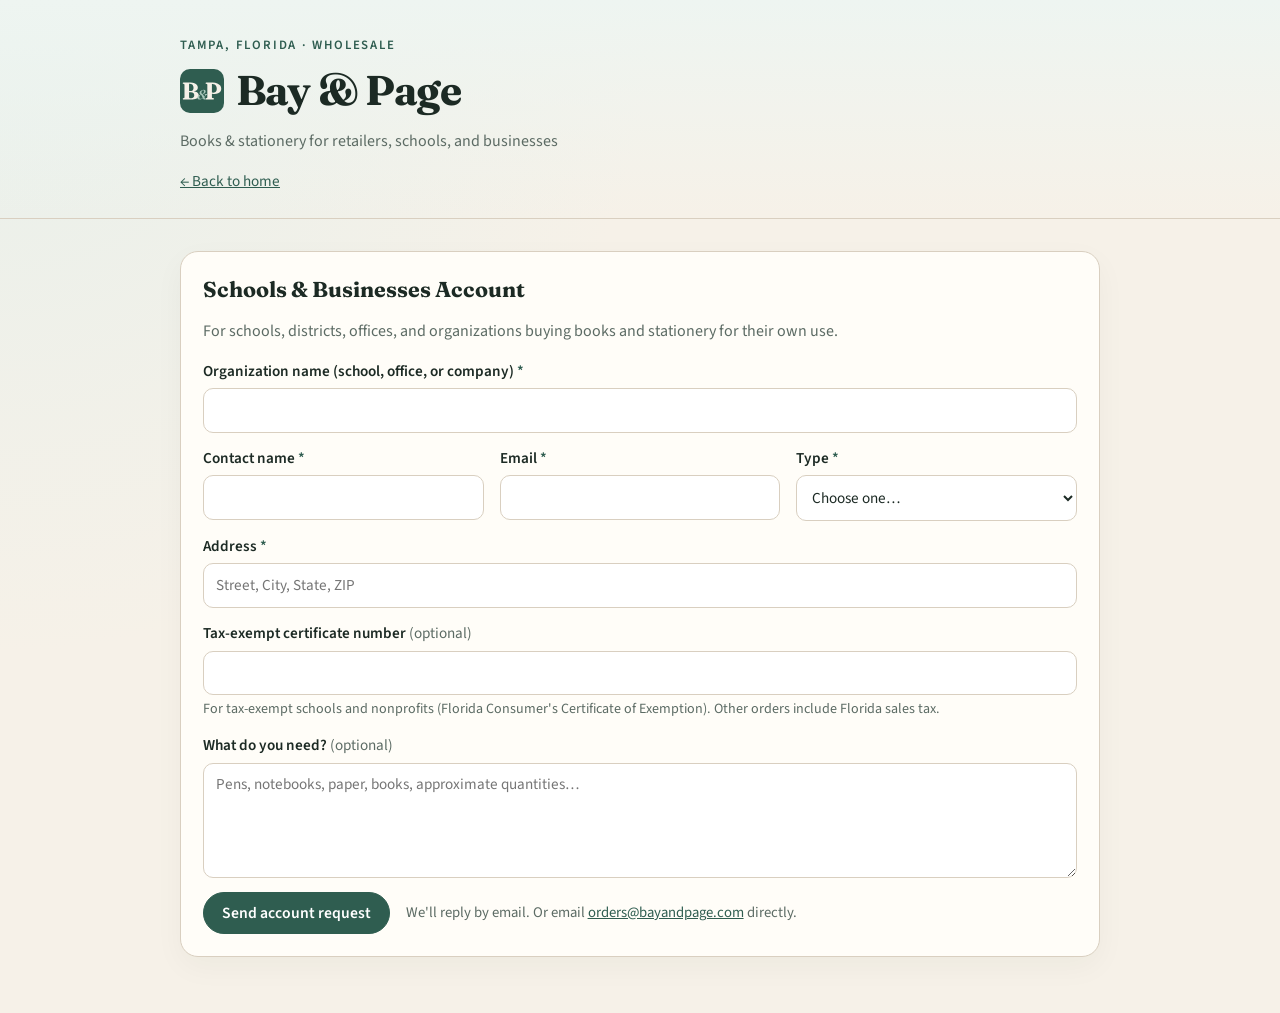
==== schools-businesses/index.html @ a030c424 "Home: brand photo tiles on the right rail; remove business hours" ====
<!DOCTYPE html>
<html lang="en">
<head>
  <meta charset="utf-8" />
  <meta name="viewport" content="width=device-width, initial-scale=1" />
  <title>Schools &amp; Businesses Account | Bay &amp; Page</title>
  <meta name="description" content="Open a Bay &amp; Page account for your school, district, office, or organization buying books and stationery for its own use. Tax-exempt certificates accepted." />
  <link rel="icon" href="/favicon.ico" sizes="any" />
  <link rel="icon" href="/favicon.svg" type="image/svg+xml" />
  <link rel="icon" href="/favicon-32.png" type="image/png" sizes="32x32" />
  <link rel="icon" href="/favicon-16.png" type="image/png" sizes="16x16" />
  <link rel="apple-touch-icon" href="/apple-touch-icon.png" sizes="180x180" />
  <link rel="preconnect" href="https://fonts.googleapis.com" />
  <link rel="preconnect" href="https://fonts.gstatic.com" crossorigin />
  <link href="https://fonts.googleapis.com/css2?family=Fraunces:opsz,wght@9..144,500;9..144,700&family=Source+Sans+3:wght@400;600&display=swap" rel="stylesheet" />
  <link rel="stylesheet" href="/styles.css?v=11" />
</head>
<body>
  <header class="site-header site-header-sub">
    <div class="wrap">
      <p class="eyebrow">Tampa, Florida · Wholesale</p>
      <h1 class="site-title"><a class="home-link brand" href="/"><img class="logo-mark" src="/logo-mark.svg" alt="Bay &amp; Page logo" width="40" height="40" /><span>Bay &amp; Page</span></a></h1>
      <p class="tagline">Books &amp; stationery for retailers, schools, and businesses</p>
      <p class="back-link"><a href="/">← Back to home</a></p>
    </div>
  </header>

  <main class="wrap">
    <section class="card section" id="schools">
      <h2>Schools &amp; Businesses Account</h2>
      <p class="lead">
        For schools, districts, offices, and organizations buying books and stationery for their own use.
      </p>
      <form id="schools-form" class="form" aria-label="Schools &amp; Businesses Account" novalidate>
        <div class="form-grid">
          <label class="span-all"><span class="field-label">Organization name (school, office, or company) <span class="req" aria-hidden="true">*</span></span>
            <input type="text" name="organization" autocomplete="organization" maxlength="200" required />
          </label>
          <label><span class="field-label">Contact name <span class="req" aria-hidden="true">*</span></span>
            <input type="text" name="contact" autocomplete="name" maxlength="200" required />
          </label>
          <label><span class="field-label">Email <span class="req" aria-hidden="true">*</span></span>
            <input type="email" name="email" autocomplete="email" maxlength="254" required />
          </label>
          <label><span class="field-label">Type <span class="req" aria-hidden="true">*</span></span>
            <select name="type" required>
              <option value="">Choose one…</option>
              <option>School or district</option>
              <option>Office or business</option>
              <option>Nonprofit or church</option>
              <option>Other</option>
            </select>
          </label>
          <label class="span-all"><span class="field-label">Address <span class="req" aria-hidden="true">*</span></span>
            <input type="text" name="address" autocomplete="street-address" maxlength="300" placeholder="Street, City, State, ZIP" required />
          </label>
          <label class="span-all"><span class="field-label">Tax-exempt certificate number <span class="optional">(optional)</span></span>
            <input type="text" name="exempt" maxlength="100" aria-describedby="exempt-help" />
            <span class="field-help" id="exempt-help">For tax-exempt schools and nonprofits (Florida Consumer's Certificate of Exemption). Other orders include Florida sales tax.</span>
          </label>
        </div>
        <label><span class="field-label">What do you need? <span class="optional">(optional)</span></span>
          <textarea name="needs" rows="4" maxlength="5000" placeholder="Pens, notebooks, paper, books, approximate quantities…"></textarea>
        </label>
        <!-- Spam honeypot (Web3Forms): hidden from people, left unchecked -->
        <input type="checkbox" name="botcheck" class="hidden" style="display: none;" tabindex="-1" autocomplete="off" aria-hidden="true" />
        <div class="form-actions">
          <button type="submit" class="btn">Send account request</button>
          <p class="form-note">We'll reply by email.
            Or email <a href="mailto:orders@bayandpage.com">orders@bayandpage.com</a> directly.</p>
        </div>
        <p class="form-status" role="status" aria-live="polite"></p>
      </form>
      <div class="form-success" role="status" aria-live="polite" hidden>
        <p>Thank you — we received your request and will reply by email from orders@bayandpage.com.</p>
        <button type="button" class="btn btn-ghost send-another">Send another request</button>
      </div>
    </section>
  </main>

  <script src="/forms.js?v=11"></script>
</body>
</html>
---- styles.css ----
:root {
  --ink: #1c2a24;
  --paper: #f6f1e8;
  --card: #fffdf8;
  --accent: #2f5d50;
  --line: #d9cfc0;
  --muted: #5c6b64;
}
* { box-sizing: border-box; }
body {
  margin: 0;
  font-family: "Source Sans 3", system-ui, sans-serif;
  color: var(--ink);
  background:
    radial-gradient(circle at top left, #e8f0eb 0, transparent 40%),
    var(--paper);
  line-height: 1.55;
}
.wrap { width: min(920px, calc(100% - 2rem)); margin: 0 auto; }
.site-header {
  padding: 4.5rem 0 2.5rem;
  border-bottom: 1px solid var(--line);
  background: linear-gradient(180deg, #eef5f1, transparent);
}
.eyebrow {
  text-transform: uppercase;
  letter-spacing: 0.14em;
  font-size: 0.8rem;
  color: var(--accent);
  margin: 0 0 0.75rem;
  font-weight: 600;
}
h1 {
  font-family: Fraunces, Georgia, serif;
  font-size: clamp(2.6rem, 7vw, 4.2rem);
  margin: 0;
  font-weight: 700;
  letter-spacing: -0.02em;
}
.tagline {
  margin: 0.85rem 0 0;
  font-size: 1.2rem;
  color: var(--muted);
  max-width: 28rem;
}
main { padding: 2rem 0 3.5rem; }
.card {
  background: var(--card);
  border: 1px solid var(--line);
  border-radius: 18px;
  padding: 1.35rem 1.4rem;
  box-shadow: 0 10px 30px rgba(28, 42, 36, 0.04);
}
.about { margin-bottom: 1rem; }
h2 {
  font-family: Fraunces, Georgia, serif;
  font-size: 1.35rem;
  margin: 0 0 0.75rem;
}
.grid {
  display: grid;
  gap: 1rem;
  grid-template-columns: repeat(auto-fit, minmax(240px, 1fr));
}
.hours { list-style: none; padding: 0; margin: 0; }
.hours li {
  display: flex;
  justify-content: space-between;
  gap: 1rem;
  padding: 0.35rem 0;
  border-bottom: 1px dashed var(--line);
}
.hours li:last-child { border-bottom: 0; }
a { color: var(--accent); }

/* ---- Quick nav (header) ---- */
.quick-nav {
  display: flex;
  flex-wrap: wrap;
  gap: 0.6rem;
  margin-top: 1.5rem;
}
.btn {
  display: inline-block;
  font: inherit;
  font-weight: 600;
  font-size: 0.98rem;
  line-height: 1.2;
  padding: 0.65rem 1.1rem;
  border-radius: 999px;
  border: 1px solid var(--accent);
  background: var(--accent);
  color: #fff;
  text-decoration: none;
  cursor: pointer;
}
.btn:hover { background: #264c41; border-color: #264c41; }
.btn-ghost { background: var(--card); color: var(--accent); border-color: var(--line); }
.btn-ghost:hover { background: #eef5f1; border-color: var(--accent); }
.btn:focus-visible { outline: 3px solid rgba(47, 93, 80, 0.35); outline-offset: 2px; }

/* ---- New sections ---- */
html { scroll-behavior: smooth; }
.section { margin-top: 1rem; scroll-margin-top: 1rem; }
.lead { margin: 0 0 1rem; color: var(--muted); }
.terms { margin: 0; padding-left: 1.2rem; }
.terms li { padding: 0.3rem 0; }

.steps {
  list-style: none;
  padding: 0;
  margin: 0 0 1.25rem;
  display: grid;
  gap: 0.75rem;
  grid-template-columns: repeat(auto-fit, minmax(200px, 1fr));
}
.steps li {
  display: flex;
  gap: 0.75rem;
  align-items: flex-start;
  padding: 0.85rem 0.9rem;
  border: 1px dashed var(--line);
  border-radius: 14px;
}
.step-num {
  flex: 0 0 auto;
  width: 1.9rem;
  height: 1.9rem;
  border-radius: 50%;
  background: #eef5f1;
  color: var(--accent);
  font-family: Fraunces, Georgia, serif;
  font-weight: 700;
  display: grid;
  place-items: center;
}

/* ---- Forms ---- */
.form { display: grid; gap: 0.9rem; }
.form-grid {
  display: grid;
  gap: 0.9rem 1rem;
  grid-template-columns: repeat(auto-fit, minmax(240px, 1fr));
}
.form label {
  display: grid;
  gap: 0.3rem;
  font-weight: 600;
  font-size: 0.95rem;
}
.form input,
.form select,
.form textarea {
  font: inherit;
  font-weight: 400;
  color: var(--ink);
  background: #fff;
  border: 1px solid var(--line);
  border-radius: 10px;
  padding: 0.6rem 0.7rem;
  width: 100%;
}
.form textarea { resize: vertical; }
.form input:focus,
.form select:focus,
.form textarea:focus {
  outline: none;
  border-color: var(--accent);
  box-shadow: 0 0 0 3px rgba(47, 93, 80, 0.15);
}
.form .invalid { border-color: #a4452f; }
.req { color: var(--accent); }
.optional { color: var(--muted); font-weight: 400; }
.form-actions {
  display: flex;
  flex-wrap: wrap;
  align-items: center;
  gap: 0.75rem 1rem;
}
.form-note { margin: 0; color: var(--muted); font-size: 0.92rem; flex: 1 1 18rem; }
.form-status { margin: 0; font-size: 0.95rem; }
.form-status:empty { display: none; }
.form-status.error { color: #a4452f; }
.form-status.ok { color: var(--accent); }
.form-status.warn { color: #7a5a1c; }
.field-label { display: block; }
.form-status.sending { color: var(--muted); }
.form-success {
  background: #eef5f1;
  border: 1px solid var(--line);
  border-radius: 14px;
  padding: 1rem 1.1rem;
  color: var(--accent);
}
.form-success p { margin: 0 0 0.75rem; font-weight: 600; }
.form-success:focus { outline: none; }
.btn:disabled { opacity: 0.7; cursor: wait; }
[hidden] { display: none !important; }
.form-grid { align-items: start; }
.field-help { font-weight: 400; font-size: 0.88rem; color: var(--muted); line-height: 1.4; }
.form-grid .span-all { grid-column: 1 / -1; }

/* ---- Multi-page: home buttons and subpage header ---- */
.quick-nav-home { gap: 0.75rem; margin-top: 1.75rem; }
.quick-nav-home .btn { padding: 0.85rem 1.4rem; font-size: 1.05rem; }
.quick-nav-home .btn-ghost { border-color: var(--accent); }
.site-header-sub { padding: 2.25rem 0 1.5rem; }
.site-title {
  font-family: Fraunces, Georgia, serif;
  font-size: clamp(1.9rem, 5vw, 2.6rem);
  font-weight: 700;
  letter-spacing: -0.02em;
  line-height: 1.1;
  margin: 0;
}
.home-link { color: var(--ink); text-decoration: none; }
.home-link:hover { color: var(--accent); }
.site-header-sub .tagline { font-size: 1rem; margin-top: 0.5rem; }
.back-link { margin: 1rem 0 0; font-size: 0.95rem; }
main > .section:first-child { margin-top: 0; }

/* ---- Logo mark (B&P monogram) left of the site title ---- */
.brand { display: flex; align-items: center; gap: 0.3em; }
a.brand { display: inline-flex; }
.logo-mark {
  width: 1.05em;
  height: 1.05em;
  flex: none;
  display: block;
}

/* Short pages (e.g. thank-you): keep the soft background gradient from repeating as a visible block */
body { min-height: 100vh; background-repeat: no-repeat; }

/* ---- Home page side rails (books left, brands right) ----
   The rails are absolutely positioned in the page margins, so the centered
   content keeps exactly the same position and width. */
.page { position: relative; }
.rail { display: none; }
.rail-slot { margin: 0; }
.brand-card {
  background: #fff;
  border: 1px solid var(--line);
  border-radius: 14px;
  box-shadow: 0 10px 30px rgba(28, 42, 36, 0.04);
}

@media (min-width: 1240px) {
  .rail {
    position: absolute;
    top: 4.5rem;            /* lines up with the top of the header text */
    bottom: 3.5rem;         /* lines up with the bottom of the last card */
    width: min(160px, calc((100% - 920px) / 2 - 56px));
    display: flex;
    flex-direction: column;
    gap: 1rem;
  }
  .rail-books  { right: calc(50% + 460px + 28px); }
  .rail-brands { left: calc(50% + 460px + 28px); }
  .rail .rail-slot {
    flex: 1 1 0;
    min-height: 0;
    display: flex;
    align-items: center;
    justify-content: center;
  }
  .rail-books img {
    display: block;
    width: 100%;
    height: 100%;
    object-fit: contain;
    filter: drop-shadow(0 8px 16px rgba(28, 42, 36, 0.10));
  }
  .rail-brands .brand-card {
    width: 100%;
    aspect-ratio: 16 / 9;
    display: flex;
    align-items: center;
    justify-content: center;
  }
  .rail-brands img { display: block; width: 78%; height: auto; }
  .brands-row { display: none; }
}

/* Narrower screens: logos as a small row after the cards */
.brands-row {
  margin-top: 1rem;
  text-align: center;
}
.brands-row-label {
  margin: 0 0 0.6rem;
  font-size: 0.8rem;
  letter-spacing: 0.14em;
  text-transform: uppercase;
  color: var(--muted);
  font-weight: 600;
}
.brands-row-logos {
  display: flex;
  align-items: center;
  justify-content: center;
  gap: clamp(1rem, 5vw, 2.5rem);
  background: #fff;
  border: 1px solid var(--line);
  border-radius: 14px;
  padding: 0.9rem 1.2rem;
}
.brands-row-logos img {
  display: block;
  flex: 0 1 auto;
  min-width: 0;
  width: auto;
  height: 28px;
  max-width: 30%;
  object-fit: contain;
}

/* Book rail is hidden until real covers are added. To show it, delete this rule. */

/* Brand rail: logos grouped beside the cards (below the header line) */
@media (min-width: 1240px) {
  .rail-brands { top: 25.1rem; justify-content: space-between; }
  .rail-brands .rail-slot { flex: 0 0 auto; }
}


/* Book photo rail: mirrors the brand rail on the left */
@media (min-width: 1240px) {
  .rail-books { top: 25.1rem; }
  .rail-books .photo-card {
    overflow: hidden;
    border-radius: 14px;
    border: 1px solid var(--line);
    box-shadow: 0 10px 30px rgba(28, 42, 36, 0.06);
  }
  .rail-books .photo-card img {
    width: 100%;
    height: 100%;
    object-fit: cover;
    filter: none;
  }
}
@media (min-width: 1240px) { .rail-books .photo-card:last-child img { object-position: center 88%; } }

/* Brand photo rail (right): photos as tiles, Pentel as white logo on red */
@media (min-width: 1240px) {
  .rail-brands .rail-slot { flex: 1 1 0; }
  .rail .photo-card {
    overflow: hidden;
    border-radius: 14px;
    border: 1px solid var(--line);
    box-shadow: 0 10px 30px rgba(28, 42, 36, 0.06);
  }
  .rail-brands .photo-card img { width: 100%; height: 100%; object-fit: cover; }
  .rail-brands .pentel-card { background: #e4002b; }
  .rail-brands .pentel-card img { width: 72%; height: auto; object-fit: contain; filter: brightness(0) invert(1); }
}
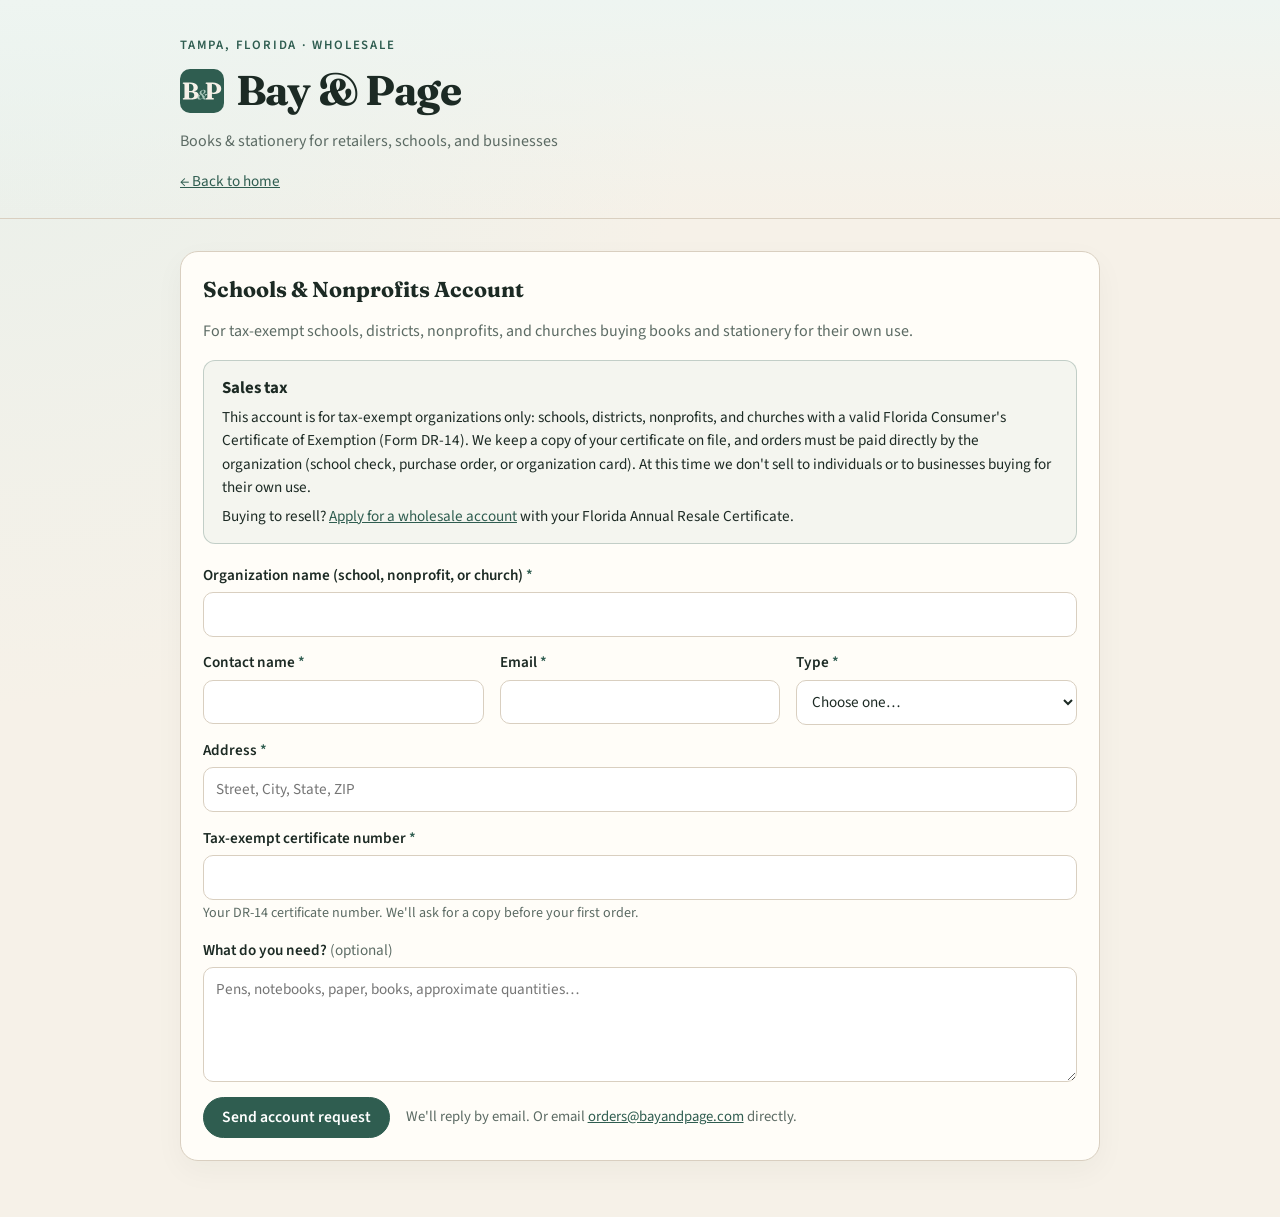
==== commit 07e962f5: "Schools & Nonprofits: tax-exempt organizations only" ====
--- a/schools-businesses/index.html
+++ b/schools-businesses/index.html
@@ -3,8 +3,8 @@
 <head>
   <meta charset="utf-8" />
   <meta name="viewport" content="width=device-width, initial-scale=1" />
-  <title>Schools &amp; Businesses Account | Bay &amp; Page</title>
-  <meta name="description" content="Open a Bay &amp; Page account for your school, district, office, or organization buying books and stationery for its own use. Tax-exempt certificates accepted." />
+  <title>Schools &amp; Nonprofits Account | Bay &amp; Page</title>
+  <meta name="description" content="Open a Bay &amp; Page account for your tax-exempt school, district, nonprofit, or church buying books and stationery for its own use." />
   <link rel="icon" href="/favicon.ico" sizes="any" />
   <link rel="icon" href="/favicon.svg" type="image/svg+xml" />
   <link rel="icon" href="/favicon-32.png" type="image/png" sizes="32x32" />
@@ -13,7 +13,7 @@
   <link rel="preconnect" href="https://fonts.googleapis.com" />
   <link rel="preconnect" href="https://fonts.gstatic.com" crossorigin />
   <link href="https://fonts.googleapis.com/css2?family=Fraunces:opsz,wght@9..144,500;9..144,700&family=Source+Sans+3:wght@400;600&display=swap" rel="stylesheet" />
-  <link rel="stylesheet" href="/styles.css?v=11" />
+  <link rel="stylesheet" href="/styles.css?v=18" />
 </head>
 <body>
   <header class="site-header site-header-sub">
@@ -27,13 +27,18 @@
 
   <main class="wrap">
     <section class="card section" id="schools">
-      <h2>Schools &amp; Businesses Account</h2>
+      <h2>Schools &amp; Nonprofits Account</h2>
       <p class="lead">
-        For schools, districts, offices, and organizations buying books and stationery for their own use.
+        For tax-exempt schools, districts, nonprofits, and churches buying books and stationery for their own use.
       </p>
-      <form id="schools-form" class="form" aria-label="Schools &amp; Businesses Account" novalidate>
+      <div class="tax-note">
+        <h3>Sales tax</h3>
+        <p>This account is for tax-exempt organizations only: schools, districts, nonprofits, and churches with a valid Florida Consumer's Certificate of Exemption (Form DR-14). We keep a copy of your certificate on file, and orders must be paid directly by the organization (school check, purchase order, or organization card). At this time we don't sell to individuals or to businesses buying for their own use.</p>
+        <p>Buying to resell? <a href="/wholesale/">Apply for a wholesale account</a> with your Florida Annual Resale Certificate.</p>
+      </div>
+      <form id="schools-form" class="form" aria-label="Schools &amp; Nonprofits Account" novalidate>
         <div class="form-grid">
-          <label class="span-all"><span class="field-label">Organization name (school, office, or company) <span class="req" aria-hidden="true">*</span></span>
+          <label class="span-all"><span class="field-label">Organization name (school, nonprofit, or church) <span class="req" aria-hidden="true">*</span></span>
             <input type="text" name="organization" autocomplete="organization" maxlength="200" required />
           </label>
           <label><span class="field-label">Contact name <span class="req" aria-hidden="true">*</span></span>
@@ -46,7 +51,6 @@
             <select name="type" required>
               <option value="">Choose one…</option>
               <option>School or district</option>
-              <option>Office or business</option>
               <option>Nonprofit or church</option>
               <option>Other</option>
             </select>
@@ -54,9 +58,9 @@
           <label class="span-all"><span class="field-label">Address <span class="req" aria-hidden="true">*</span></span>
             <input type="text" name="address" autocomplete="street-address" maxlength="300" placeholder="Street, City, State, ZIP" required />
           </label>
-          <label class="span-all"><span class="field-label">Tax-exempt certificate number <span class="optional">(optional)</span></span>
-            <input type="text" name="exempt" maxlength="100" aria-describedby="exempt-help" />
-            <span class="field-help" id="exempt-help">For tax-exempt schools and nonprofits (Florida Consumer's Certificate of Exemption). Other orders include Florida sales tax.</span>
+          <label class="span-all"><span class="field-label">Tax-exempt certificate number <span class="req" aria-hidden="true">*</span></span>
+            <input type="text" name="exempt" maxlength="100" aria-describedby="exempt-help" required />
+            <span class="field-help" id="exempt-help">Your DR-14 certificate number. We'll ask for a copy before your first order.</span>
           </label>
         </div>
         <label><span class="field-label">What do you need? <span class="optional">(optional)</span></span>
@@ -78,6 +82,6 @@
     </section>
   </main>
 
-  <script src="/forms.js?v=11"></script>
+  <script src="/forms.js?v=18"></script>
 </body>
 </html>
--- a/styles.css
+++ b/styles.css
@@ -340,7 +340,6 @@
     filter: none;
   }
 }
-@media (min-width: 1240px) { .rail-books .photo-card:last-child img { object-position: center 88%; } }
 
 /* Brand photo rail (right): photos as tiles, Pentel as white logo on red */
 @media (min-width: 1240px) {
@@ -355,3 +354,7 @@
   .rail-brands .pentel-card { background: #e4002b; }
   .rail-brands .pentel-card img { width: 72%; height: auto; object-fit: contain; filter: brightness(0) invert(1); }
 }
+@media (min-width: 1240px) { .rail-books .photo-card:first-child img { object-position: 60% center; } }
+.tax-note { margin: 0 0 1.25rem; padding: 0.9rem 1.1rem; border: 1px solid rgba(47,93,80,0.25); border-radius: 12px; background: rgba(47,93,80,0.05); font-size: 0.95rem; }
+.tax-note h3 { margin: 0 0 0.3rem; font-size: 1.05rem; }
+.tax-note p { margin: 0.3rem 0 0; }
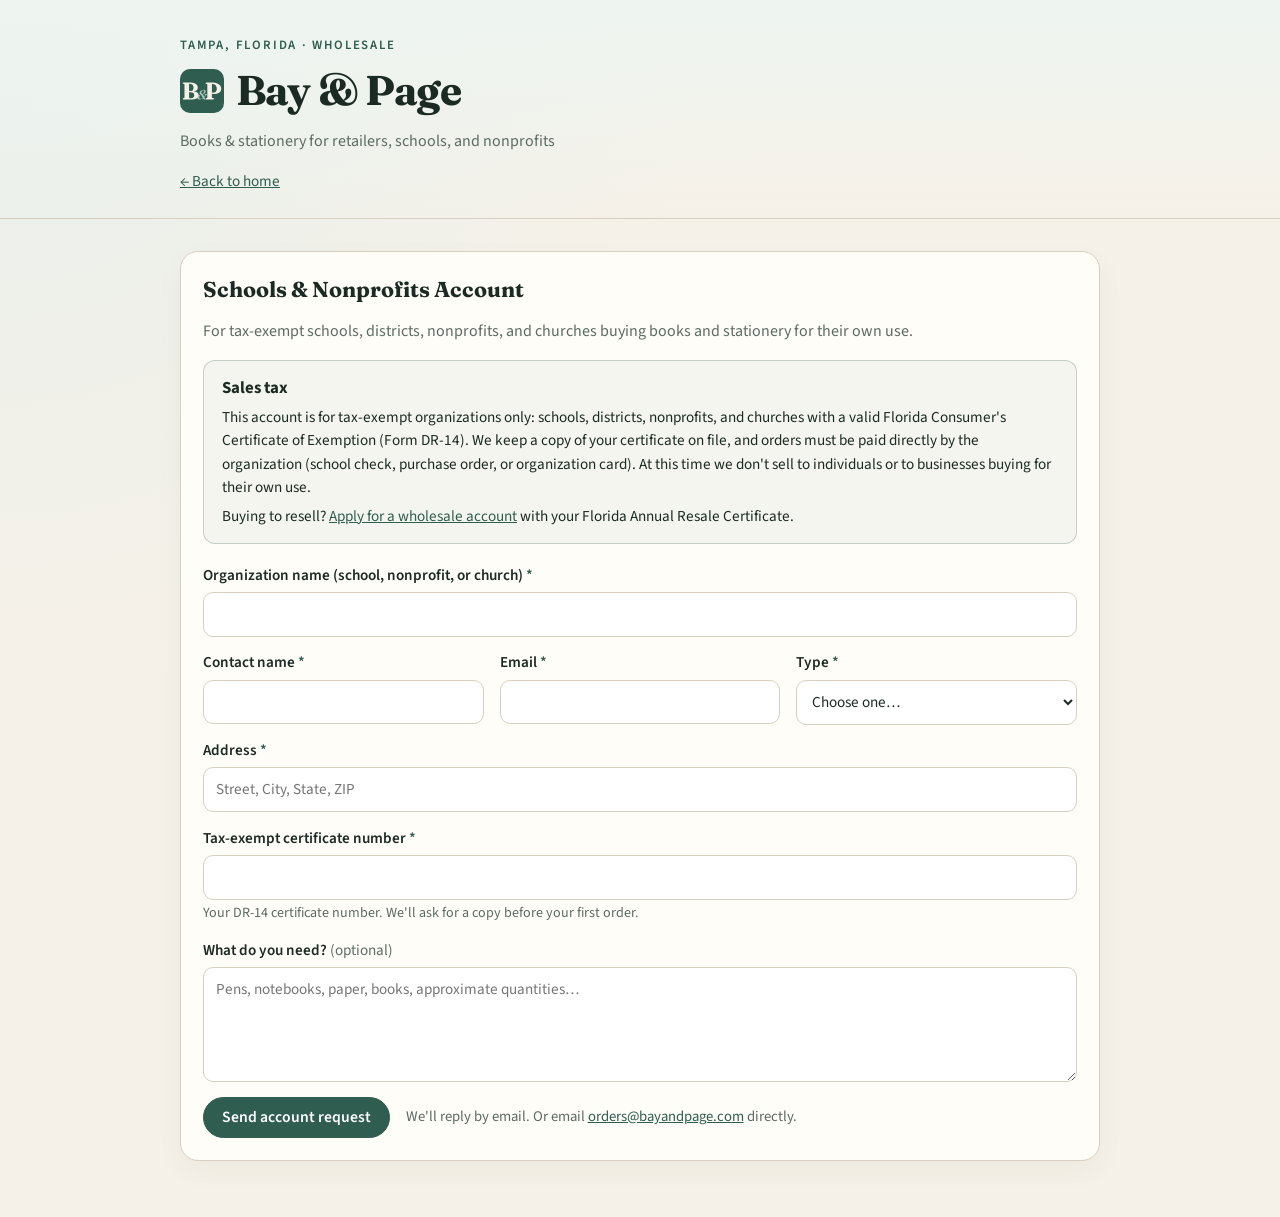
==== commit 8b15c430: "Site-wide wording: tax-exempt organizations and resellers only" ====
--- a/schools-businesses/index.html
+++ b/schools-businesses/index.html
@@ -13,14 +13,14 @@
   <link rel="preconnect" href="https://fonts.googleapis.com" />
   <link rel="preconnect" href="https://fonts.gstatic.com" crossorigin />
   <link href="https://fonts.googleapis.com/css2?family=Fraunces:opsz,wght@9..144,500;9..144,700&family=Source+Sans+3:wght@400;600&display=swap" rel="stylesheet" />
-  <link rel="stylesheet" href="/styles.css?v=18" />
+  <link rel="stylesheet" href="/styles.css?v=19" />
 </head>
 <body>
   <header class="site-header site-header-sub">
     <div class="wrap">
       <p class="eyebrow">Tampa, Florida · Wholesale</p>
       <h1 class="site-title"><a class="home-link brand" href="/"><img class="logo-mark" src="/logo-mark.svg" alt="Bay &amp; Page logo" width="40" height="40" /><span>Bay &amp; Page</span></a></h1>
-      <p class="tagline">Books &amp; stationery for retailers, schools, and businesses</p>
+      <p class="tagline">Books &amp; stationery for retailers, schools, and nonprofits</p>
       <p class="back-link"><a href="/">← Back to home</a></p>
     </div>
   </header>
@@ -82,6 +82,6 @@
     </section>
   </main>
 
-  <script src="/forms.js?v=18"></script>
+  <script src="/forms.js?v=19"></script>
 </body>
 </html>
